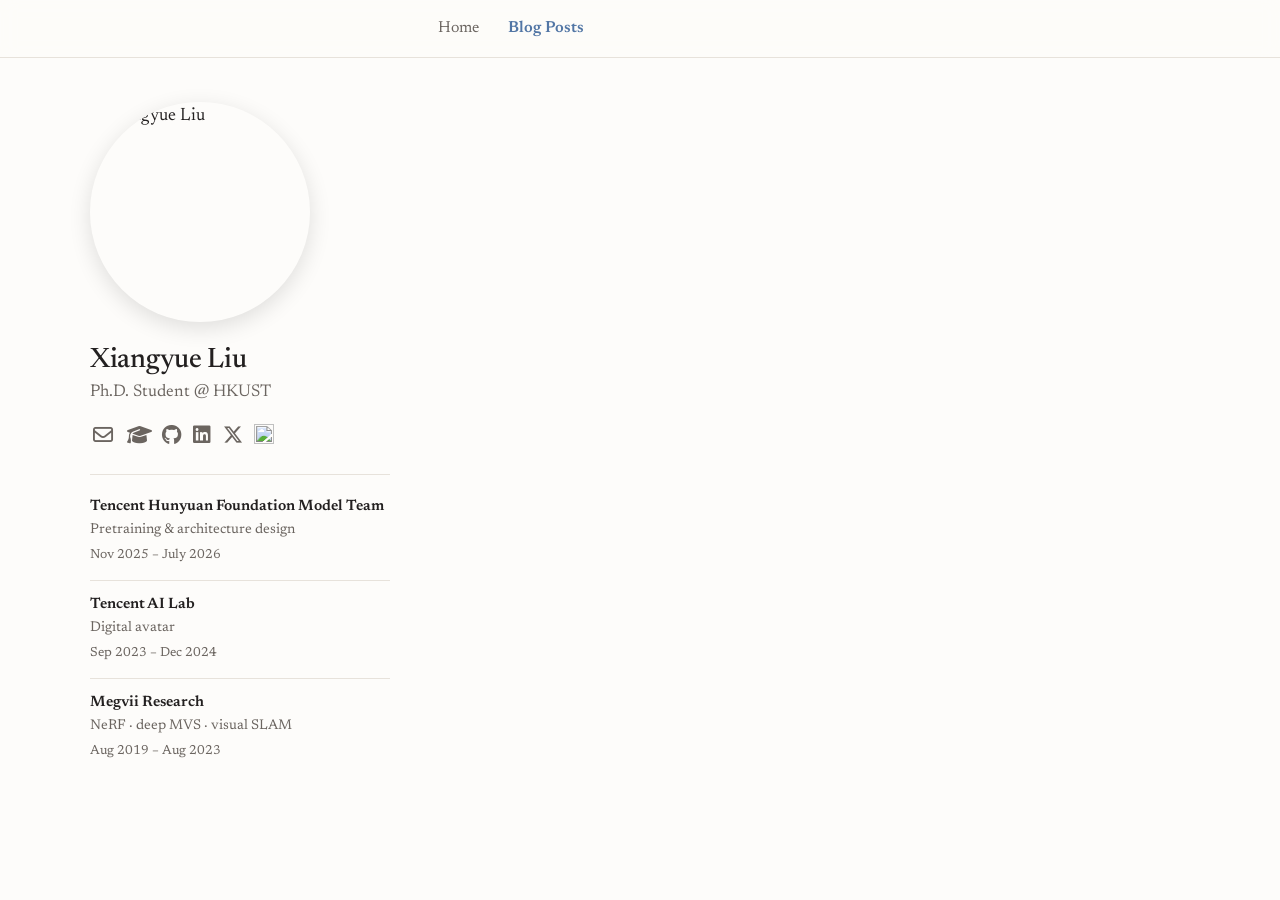
==== blogs.html @ f974fe62 "Add files via upload" ====
<!DOCTYPE html>
<html lang="en">

<head>
  <meta charset="utf-8">
  <meta name="viewport" content="width=device-width, initial-scale=1">
  <meta name="description" content="Xiangyue Liu — PhD Candidate, HKUST. Large Vision-Language Foundation Models, multimodal generation, multi-agent systems.">
  <meta name="keywords" content="Xiangyue Liu, Oxford, multimodal, vision-language, foundation models">
  <meta name="author" content="Xiangyue Liu">
  <link rel="icon" type="image/png" href="images/rose.png">
  <title>Xiangyue Liu</title>

  <link rel="preconnect" href="https://fonts.googleapis.com">
  <link rel="preconnect" href="https://fonts.gstatic.com" crossorigin>
  <link href="https://fonts.googleapis.com/css2?family=Newsreader:ital,opsz,wght@0,6..72,400;0,6..72,500;0,6..72,600;1,6..72,400;1,6..72,500&display=swap" rel="stylesheet">
  <link rel="stylesheet" href="https://cdnjs.cloudflare.com/ajax/libs/font-awesome/6.5.1/css/all.min.css">
  <link rel="stylesheet" href="style.css">
</head>

<body>

  <!-- ===================== FIXED TOP NAV (keep identical across pages, change only .active) ===================== -->
  <nav class="topnav">
    <div class="nav-inner">
      <span class="nav-brand" aria-hidden="true"></span>
      <div class="nav-links">
        <a class="navlink" href="index.html#about">Home</a>
        <a class="navlink active" href="blogs.html">Blog Posts</a>
      </div>
    </div>
  </nav>

  <div class="layout">

    <!-- ===================== LEFT SIDEBAR (keep identical across pages) ===================== -->
    <aside class="sidebar">
      <img class="portrait" src="images/im.jpg" alt="Xiangyue Liu">
      <!-- <img class="portrait" src="images/1234.png" alt="Xiangyue Liu"> -->
      <h1>Xiangyue Liu</h1>
      <p class="role">Ph.D. Student @ HKUST</p>
      <div class="social">
        <a href="mailto:xliufz@connect.ust.hk" title="Email" target="_blank" rel="noopener noreferrer"><i class="fa-regular fa-envelope"></i></a>
        <a href="https://scholar.google.com/citations?user=m3c3jnYAAAAJ&hl=en" title="Google Scholar" target="_blank" rel="noopener noreferrer"><i class="fa-solid fa-graduation-cap"></i></a>
        <a href="https://github.com/Lxiangyue" title="GitHub" target="_blank" rel="noopener noreferrer"><i class="fa-brands fa-github"></i></a>
        <a href="https://www.linkedin.com/in/xiangyue-liu-45589934b/" title="LinkedIn" target="_blank" rel="noopener noreferrer"><i class="fa-brands fa-linkedin"></i></a>
        <a href="https://x.com/star_chenxi" title="Twitter / X" target="_blank" rel="noopener noreferrer"><i class="fa-brands fa-x-twitter"></i></a>
        <a href="https://www.xiaohongshu.com/user/profile/5c55949e000000001a01a65b" title="小红书 RedNote" aria-label="Xiaohongshu RedNote" target="_blank" rel="noopener noreferrer"><img class="icon-xhs" src="images/xhs-logo.png" width="20" height="20" alt=""></a>
      </div>

      <div class="sidebar-exp">
        <!-- <h2>Experience</h2> -->
        <ul>
          <li>
            <span class="org">Tencent Hunyuan Foundation Model Team</span>
            <span class="exp-detail">Pretraining &amp; architecture design</span>
            <span class="when">Nov 2025 – July 2026</span>
          </li>
          <li>
            <span class="org">Tencent AI Lab</span>
            <span class="exp-detail">Digital avatar</span>
            <span class="when">Sep 2023 – Dec 2024</span>
          </li>
          <li>
            <span class="org">Megvii Research</span>
            <span class="exp-detail">NeRF · deep MVS · visual SLAM</span>
            <span class="when">Aug 2019 – Aug 2023</span>
          </li>
        </ul>
      </div>
    </aside>


    <!-- ===================== RIGHT MAIN COLUMN ===================== -->
    <main class="main">
      <section id="awards">
        <!-- <h2 class="section-title">TODO</h2> -->
        <!-- <ul class="awards"> -->
          <!-- <li><span class="yr">2025</span><span>Dean's Graduate Research Excellence Award, NUS.</span></li>
          <li><span class="yr">2024</span><span>Google PhD Fellowship, Google.</span></li>
          <li><span class="yr">2024</span><span>ByteDance Scholarship, ByteDance.</span></li>
          <li><span class="yr">2024</span><span>Baidu Scholarship, Baidu.</span></li>
          <li><span class="yr">2023</span><span>Research Achievement Award of SoC, NUS.</span></li>
          <li><span class="yr">2022</span><span>President's Graduate Fellowship, NUS.</span></li>
          <li><span class="yr">2022</span><span>Excellent Master Thesis Award, Hubei Cyberspace Security Society.</span></li> -->
        </ul>
      </section>
<!-- 
      <footer class="footer-split">
        <span>© Xiangyue Liu · 2026/10</span>
      </footer> -->

    </main>
  </div>
  <!-- busuanzi page-view / visitor counter -->
  <script defer src="//busuanzi.ibruce.info/busuanzi/2.3/busuanzi.pure.mini.js"></script>
</body>
</html>
---- style.css ----
/* =========================================================================
   Shengqiong Wu — homepage styles (shared by all pages)
   Pure CSS. Edit the THEME variables below to restyle everything.
   ========================================================================= */

:root {
  --bg:        #fdfcfa;   /* page background (warm off-white)            */
  --surface:   #ffffff;   /* cards / raised blocks                       */
  --text:      #232020;   /* primary text                               */
  --muted:     #6b6560;   /* secondary text, dates, captions            */
  --rule:      #e7e2db;   /* hairlines and borders                      */
  --accent:    #5276a5;   /* muted steel blue — links, year markers     */
  --accent-soft: #dde6f0; /* faint accent tint for backgrounds          */

  --sidebar-w: 300px;     /* left column width                          */
  --main-w:    800px;     /* reading column max width                   */
  --gap:       48px;      /* space between the two columns              */
  --page-pad:  24px;      /* horizontal inset for layout + nav          */
  --navh:      58px;      /* fixed top navigation bar height            */
  --serif:     "Newsreader", Georgia, "Times New Roman", serif;
  --space:     clamp(48px, 8vw, 80px); /* vertical rhythm between sections */
}

/* ============================ BASE ============================ */
* { box-sizing: border-box; }
html { scroll-behavior: smooth; }

body {
  margin: 0;
  background: var(--bg);
  color: var(--text);
  font-family: var(--serif);
  font-size: 18px;
  line-height: 1.65;
  font-weight: 400;
  -webkit-font-smoothing: antialiased;
  text-rendering: optimizeLegibility;
}

a {
  color: var(--accent);
  text-decoration: none;
  border-bottom: 1px solid transparent;
  transition: border-color .15s ease, color .15s ease;
}
a:hover { border-bottom-color: var(--accent); }

p { margin: 0 0 1.1em; }
strong { font-weight: 600; }

/* ============================ FIXED TOP NAV ============================ */
.topnav {
  position: fixed;
  top: 0; left: 0; right: 0;
  height: var(--navh);
  display: flex;
  align-items: center;
  background: rgba(253, 252, 250, 0.85);
  backdrop-filter: saturate(160%) blur(8px);
  border-bottom: 1px solid var(--rule);
  z-index: 100;
}
.topnav .nav-inner {
  width: 100%;
  max-width: calc(var(--sidebar-w) + var(--gap) + var(--main-w));
  margin: 0 auto;
  padding: 0 var(--page-pad);
  display: flex;
  align-items: center;
  gap: var(--gap);             /* same gap as the two-column layout below */
  overflow-x: auto;            /* scroll if too narrow, instead of wrapping */
  white-space: nowrap;
  scrollbar-width: none;       /* Firefox */
}
.topnav .nav-inner::-webkit-scrollbar { display: none; } /* WebKit */

/* name sits over the sidebar column; links begin at the main column edge */
.topnav .nav-brand {
  flex: 0 0 var(--sidebar-w);
  width: var(--sidebar-w);
  font-weight: 600;
  font-size: 18px;
  color: var(--text);
  border: none;
}
.topnav .nav-brand:hover { color: var(--accent); }
.topnav .nav-links {
  flex: 1 1 auto;
  display: flex;
  align-items: center;
  gap: 28px;
}
.topnav a.navlink {
  color: var(--muted);
  font-size: 16px;
  letter-spacing: .01em;
  border: none;
  padding: 4px 0;
}
.topnav a.navlink:hover,
.topnav a.navlink.active { color: var(--accent); }
.topnav a.navlink.active { font-weight: 600; }

/* ============================ TWO-COLUMN LAYOUT ============================ */
.layout {
  display: flex;
  gap: var(--gap);
  max-width: calc(var(--sidebar-w) + var(--gap) + var(--main-w));
  margin: 0 auto;
  padding: calc(var(--navh) + 44px) var(--page-pad) 0;
  align-items: flex-start;
}

/* anchor targets clear the fixed bar */
section[id] { scroll-margin-top: calc(var(--navh) + 16px); }

/* ---- LEFT: sticky profile ---- */
.sidebar {
  flex: 0 0 var(--sidebar-w);
  width: var(--sidebar-w);
  position: sticky;
  top: calc(var(--navh) + 32px);
}
.sidebar .portrait {
  display: block;
  width: 220px;
  height: 220px;
  border-radius: 50%;
  object-fit: cover;
  box-shadow: 0 6px 22px rgba(0,0,0,.12);
  margin: 0 0 22px;
}
.sidebar h1 {
  font-size: 28px;
  font-weight: 500;
  line-height: 1.15;
  margin: 0 0 4px;
  letter-spacing: -0.01em;
}
.sidebar .zh { color: var(--muted); font-weight: 400; font-size: .78em; }
.sidebar .role {
  color: var(--muted);
  font-size: 17px;
  margin: 0 0 16px;
  line-height: 1.5;
}
.sidebar .role span:empty { display: none; }

.social {
  --social-slot: 26px;
  --social-gap: 8px;
  display: grid;
  grid-template-columns: repeat(6, var(--social-slot));
  column-gap: var(--social-gap);
  align-items: center;
  justify-content: start;
  width: fit-content;
  margin-bottom: 26px;
}
.social a {
  display: flex;
  align-items: center;
  justify-content: center;
  width: var(--social-slot);
  height: var(--social-slot);
  color: var(--muted);
  border: none;
}
.social a:hover { color: var(--accent); }
.social a:nth-child(4) { transform: translateX(-3px); }
.social a:nth-child(5) { transform: translateX(-6px); }
.social a:nth-child(6) { transform: translateX(-9px); }
.social a i {
  display: block;
  width: var(--social-slot);
  font-size: 20px;
  line-height: var(--social-slot);
  text-align: center;
}
.social a i::before {
  display: inline-block;
  width: 1em;
  text-align: center;
}
.social .icon-xhs {
  display: block;
  width: 20px;
  height: 20px;
  object-fit: contain;
  margin: 0;
  transform: translateY(-1px);
}
.social a:hover .icon-xhs { opacity: 0.88; }

.sidebar-exp {
  margin-top: 4px;
  padding-top: 22px;
  border-top: 1px solid var(--rule);
}
.sidebar-exp h2 {
  font-size: 13px;
  font-weight: 600;
  letter-spacing: .12em;
  text-transform: uppercase;
  color: var(--accent);
  margin: 0 0 14px;
}
.sidebar-exp ul {
  list-style: none;
  margin: 0;
  padding: 0;
}
.sidebar-exp li {
  margin-bottom: 14px;
  padding-bottom: 14px;
  border-bottom: 1px solid var(--rule);
}
.sidebar-exp li:last-child {
  margin-bottom: 0;
  padding-bottom: 0;
  border-bottom: none;
}
.sidebar-exp .org {
  display: block;
  font-weight: 600;
  font-size: 15px;
  line-height: 1.35;
  color: var(--text);
}
.sidebar-exp .exp-detail {
  display: block;
  margin-top: 3px;
  font-size: 14px;
  line-height: 1.45;
  color: var(--muted);
}
.sidebar-exp .when {
  display: block;
  margin-top: 4px;
  font-size: 13px;
  color: var(--muted);
  font-variant-numeric: tabular-nums;
}

/* ---- RIGHT: main content ---- */
.main {
  flex: 1 1 auto;
  min-width: 0;
  max-width: var(--main-w);
  padding-bottom: 96px;
}

/* ============================ SECTIONS & HEADINGS ============================ */
section { padding-top: var(--space); }
.main > section:first-child { padding-top: 0; }
#news { padding-top: clamp(28px, 4vw, 44px); }

.section-title {
  font-size: 15px;
  font-weight: 600;
  letter-spacing: .14em;
  text-transform: uppercase;
  color: var(--accent);
  margin: 0 0 24px;
}
#education .section-title,
#honors .section-title,
#professional-service .section-title {
  padding-bottom: 12px;
  border-bottom: 1px solid var(--rule);
  margin-bottom: 18px;
}

/* ============================ RESEARCH AREAS (About) ============================ */
.areas { list-style: none; margin: 6px 0 1.2em; padding: 0; }
.areas li {
  position: relative;
  padding: 7px 0 7px 24px;
  font-size: 17px;
  line-height: 1.55;
  border-bottom: 1px solid var(--rule);
}
.areas li:last-child { border-bottom: none; }
.areas li::before {           /* small bronze diamond marker */
  content: "";
  position: absolute;
  left: 2px; top: 16px;
  width: 7px; height: 7px;
  background: var(--accent);
  transform: rotate(45deg);
}
.areas .area-name { display: block; font-weight: 600; color: var(--accent); }
.areas .area-works { display: block; margin-top: 3px; font-size: 15px; color: var(--muted); }
.areas .area-works a { color: var(--muted); }
.areas .area-works a:hover { color: var(--accent); border-bottom-color: var(--accent); }

/* section header row: title on the left, a "view all" link on the right */
.section-head {
  display: flex;
  align-items: baseline;
  justify-content: space-between;
  gap: 16px;
}
.section-head .section-title { margin-bottom: 0; }
.view-all {
  font-size: 14px;
  letter-spacing: .02em;
  white-space: nowrap;
  border: none;
}
.view-all:hover { border-bottom: 1px solid var(--accent); }

/* ============================ REPRESENTATIVE WORK ============================ */
.repwork h3 {
  font-size: 19px;
  font-weight: 600;
  font-style: italic;
  color: var(--text);
  margin: 0 0 16px;
}
.work {
  display: grid;
  grid-template-columns: 190px 1fr;
  gap: 22px;
  padding: 20px 0;
  border-top: 1px solid var(--rule);
}
.work:last-child { border-bottom: 1px solid var(--rule); }
.work .media { width: 100%; border-radius: 4px; overflow: hidden; }
.work .media img,
.work .media video { width: 100%; display: block; border-radius: 4px; }
.work .body { font-size: 17px; line-height: 1.6; }
.work .body .name { font-weight: 600; }
.work .body .meta { color: var(--muted); font-size: 15px; font-style: italic; }
.work .body .links a { font-size: 15px; margin-right: 2px; }
.underline-key { text-decoration: underline; text-decoration-color: var(--accent); text-underline-offset: 3px; }

/* homepage blocks below Representative Work */
.rep-plain-list {
  list-style: none;
  margin: 0;
  padding: 0;
}
.rep-plain-list li {
  font-size: 17px;
  line-height: 1.75;
  margin-bottom: 6px;
}
.rep-plain-list li:last-child { margin-bottom: 0; }
.rep-plain-list strong { font-weight: 600; color: var(--text); }

.edu-rows { list-style: none; margin: 0; padding: 0; }
.edu-row {
  display: flex;
  flex-wrap: wrap;
  align-items: baseline;
  justify-content: space-between;
  gap: 8px 20px;
  padding: 8px 0;
  font-size: 17px;
  line-height: 1.55;
}
.edu-row:first-child { padding-top: 0; }
.edu-row:last-child { padding-bottom: 0; }
.edu-row-main { flex: 1 1 12rem; min-width: 0; }
.edu-row-main strong { font-weight: 600; }
.edu-detail { color: var(--muted); margin-left: 0.4em; }
.edu-detail a { color: var(--muted); }
.edu-detail a:hover { color: var(--accent); }
.edu-row .edu-when {
  flex: 0 0 auto;
  color: var(--muted);
  font-size: 15px;
  text-align: right;
  white-space: nowrap;
}

.rep-bullets {
  margin: 0;
  padding: 0 0 0 1.35em;
  list-style: disc;
}
.rep-bullets li {
  font-size: 17px;
  line-height: 1.65;
  margin-bottom: 10px;
  padding-left: 4px;
}
.rep-bullets li:last-child { margin-bottom: 0; }
.rep-bullets strong { font-weight: 600; color: var(--text); }
.rep-muted { color: var(--muted); }
.honors-empty { margin: 14px 0 0; font-size: 15px; }
.rep-bullets:not(:empty) + .honors-empty { display: none; }

/* ============================ NEWS ============================ */
.news-box {
  --news-visible-rows: 3;
  --news-row-height: 4.15rem;
  max-height: calc(var(--news-visible-rows) * var(--news-row-height));
  overflow-y: auto;
  padding-right: 14px;
  mask-image: linear-gradient(to bottom, transparent 0, #000 14px, #000 calc(100% - 14px), transparent 100%);
}
.news-list { list-style: none; margin: 0; padding: 0; }
.news-list li {
  display: grid;
  grid-template-columns: 80px 1fr;
  gap: 16px;
  padding: 11px 0;
  border-bottom: 1px solid var(--rule);
  font-size: 16.5px;
  line-height: 1.55;
}
.news-list li:last-child { border-bottom: none; }
.news-list .date {
  color: var(--accent);
  font-size: 14px;
  font-variant-numeric: tabular-nums;
  padding-top: 2px;
  white-space: nowrap;
}
.news-box::-webkit-scrollbar { width: 8px; }
.news-box::-webkit-scrollbar-thumb { background: var(--rule); border-radius: 4px; }

/* ============================ PUBLICATIONS ============================ */
.pub-year {
  display: flex;
  align-items: baseline;
  gap: 14px;
  margin: 34px 0 14px;
}
.pub-year:first-child { margin-top: 0; }
.pub-year .y { font-size: 22px; font-weight: 600; color: var(--text); }
.pub-year .rule { flex: 1; height: 1px; background: var(--rule); }

.pub-list { list-style: none; margin: 0; padding: 0; }
.pub-list li {
  padding: 12px 0;
  border-bottom: 1px solid var(--rule);
  font-size: 16.5px;
  line-height: 1.6;
}
.pub-list li:last-child { border-bottom: none; }
.pub-list .title { font-style: italic; }
.pub-list .venue { display: inline-block; font-weight: 600; color: var(--accent); }
.pub-list .badge { font-size: 13.5px; color: var(--muted); }
.pub-list a { font-size: 14.5px; }

/* corresponding-author email marker */
.corr {
  font-size: 11px;
  color: var(--accent);
  margin-left: 2px;
  position: relative;
  top: -2px;            /* slight superscript lift */
}

/* ============================ SERVICES / TWO-COL BLOCKS ============================ */
.cols2 { display: grid; grid-template-columns: 1fr 1fr; gap: 32px; }
.services-stack { display: flex; flex-direction: column; gap: 26px; }
.svc-list { list-style: none; margin: 0; padding: 0; }
.svc-list li {
  position: relative;
  padding: 5px 0 5px 20px;
  font-size: 16.5px;
  line-height: 1.5;
}
.svc-list li::before {       /* small bronze diamond marker */
  content: "";
  position: absolute;
  left: 1px; top: 13px;
  width: 6px; height: 6px;
  background: var(--accent);
  transform: rotate(45deg);
}
.svc-list .svc-meta { color: var(--muted); font-size: 15px; }
.block h3 { font-size: 16px; font-weight: 600; margin: 0 0 10px; color: var(--text); }
.block p { font-size: 16.5px; color: var(--text); line-height: 1.65; margin: 0; }

/* ============================ OUTPUT ============================ */
.dl { list-style: none; margin: 0 0 8px; padding: 0; }
.dl li {
  display: grid;
  grid-template-columns: 90px 1fr;
  gap: 16px;
  padding: 10px 0;
  border-bottom: 1px solid var(--rule);
  font-size: 16.5px;
  line-height: 1.55;
}
.dl li:last-child { border-bottom: none; }
.dl .when { color: var(--muted); font-size: 14.5px; padding-top: 2px; }
/* wider label column for long entries (e.g. teaching terms) */
.dl.dl-wide li { grid-template-columns: 200px 1fr; }
.dl.dl-wide .when { white-space: nowrap; }
@media (max-width: 600px) { .dl.dl-wide li { grid-template-columns: 120px 1fr; } .dl.dl-wide .when { white-space: normal; } }
.subhead { font-size: 16px; font-weight: 600; font-style: italic; margin: 28px 0 10px; color: var(--text); }
.subhead:first-child { margin-top: 0; }

/* live GitHub star count (filled in by the script in output.html) */
.repo-stars {
  display: inline-flex;
  align-items: center;
  gap: 3px;
  font-size: 13px;
  color: var(--accent);
  white-space: nowrap;
}
.repo-stars i { font-size: 11px; }

/* ============================ AWARDS ============================ */
.awards { list-style: none; margin: 0; padding: 0; }
.awards li {
  display: grid;
  grid-template-columns: 64px 1fr;
  gap: 16px;
  padding: 10px 0;
  border-bottom: 1px solid var(--rule);
  font-size: 16.5px;
}
.awards li:last-child { border-bottom: none; }
.awards .yr { color: var(--accent); font-variant-numeric: tabular-nums; }

/* ============================ CONTACT ============================ */
.contact p { font-size: 17px; }
.contact .big-mail { font-size: clamp(20px, 4vw, 26px); font-weight: 500; }

/* ============================ VISITOR COUNTER (inside footer) ============================ */
.visitors { color: var(--muted); font-size: 14px; }
.visitors i { font-size: 12px; margin-right: 5px; color: var(--accent); }
.visitors .sep { margin: 0 8px; opacity: .45; }

/* ============================ FOOTER ============================ */
.main footer {
  margin-top: var(--space);
  padding: 26px 0 0;
  border-top: 1px solid var(--rule);
  color: var(--muted);
  font-size: 14px;
}
/* index footer: counter on the left, copyright on the right */
.main footer.footer-split {
  display: flex;
  justify-content: space-between;
  align-items: center;
  gap: 12px;
  flex-wrap: wrap;
}

/* ============================ RESPONSIVE ============================ */
@media (max-width: 860px) {
  .layout { flex-direction: column; gap: 36px; padding-top: calc(var(--navh) + 32px); }
  .sidebar {
    position: static;
    width: 100%;
    flex-basis: auto;
    text-align: center;
  }
  .sidebar .portrait { margin-left: auto; margin-right: auto; }
  .social { justify-content: center; }
  .main { max-width: 100%; }
  /* on small screens the nav scrolls horizontally; name shrinks to its text */
  .topnav .nav-inner { gap: 22px; padding: 0 20px; }
  .topnav .nav-brand { flex: 0 0 auto; width: auto; }
  .topnav .nav-links { gap: 18px; }
  .topnav a.navlink { font-size: 15px; }
}

@media (max-width: 560px) {
  body { font-size: 17px; }
  .work { grid-template-columns: 1fr; gap: 14px; }
  .work .media { max-width: 280px; }
  .cols2 { grid-template-columns: 1fr; gap: 24px; }
  .news-list li { grid-template-columns: 70px 1fr; gap: 12px; }
}
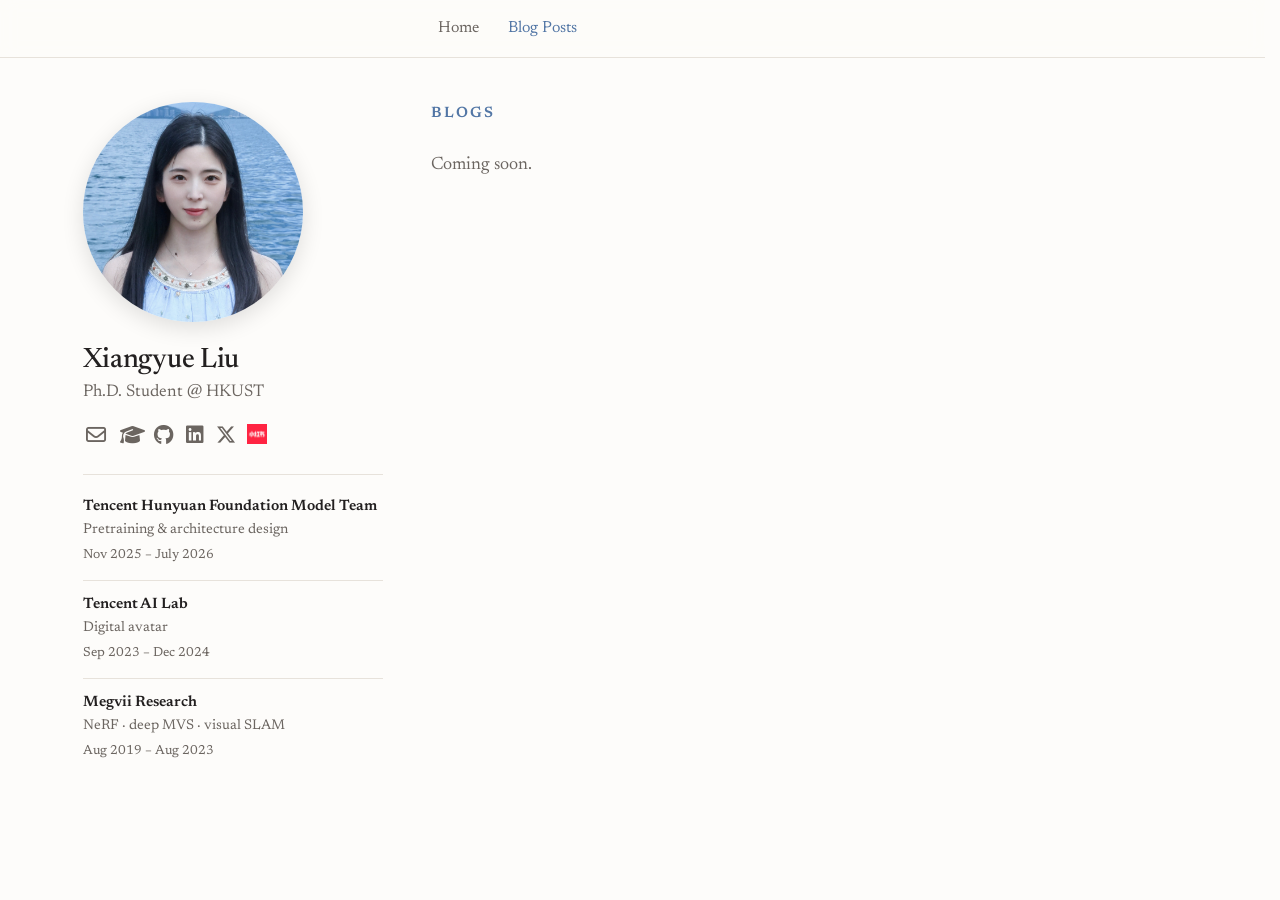
==== commit 38a81d4b: "Update blogs.html" ====
--- a/blogs.html
+++ b/blogs.html
@@ -24,7 +24,7 @@
     <div class="nav-inner">
       <span class="nav-brand" aria-hidden="true"></span>
       <div class="nav-links">
-        <a class="navlink" href="index.html#about">Home</a>
+        <a class="navlink" href="index.html">Home</a>
         <a class="navlink active" href="blogs.html">Blog Posts</a>
       </div>
     </div>
@@ -72,20 +72,12 @@
 
     <!-- ===================== RIGHT MAIN COLUMN ===================== -->
     <main class="main">
-      <section id="awards">
-        <!-- <h2 class="section-title">TODO</h2> -->
-        <!-- <ul class="awards"> -->
-          <!-- <li><span class="yr">2025</span><span>Dean's Graduate Research Excellence Award, NUS.</span></li>
-          <li><span class="yr">2024</span><span>Google PhD Fellowship, Google.</span></li>
-          <li><span class="yr">2024</span><span>ByteDance Scholarship, ByteDance.</span></li>
-          <li><span class="yr">2024</span><span>Baidu Scholarship, Baidu.</span></li>
-          <li><span class="yr">2023</span><span>Research Achievement Award of SoC, NUS.</span></li>
-          <li><span class="yr">2022</span><span>President's Graduate Fellowship, NUS.</span></li>
-          <li><span class="yr">2022</span><span>Excellent Master Thesis Award, Hubei Cyberspace Security Society.</span></li> -->
-        </ul>
+      <section id="blogs">
+        <h2 class="section-title">Blogs</h2>
+        <p class="rep-muted">Coming soon.</p>
       </section>
-<!-- 
-      <footer class="footer-split">
+
+      <!-- <footer class="footer-split">
         <span>© Xiangyue Liu · 2026/10</span>
       </footer> -->
 
--- a/style.css
+++ b/style.css
@@ -17,13 +17,18 @@
   --gap:       48px;      /* space between the two columns              */
   --page-pad:  24px;      /* horizontal inset for layout + nav          */
   --navh:      58px;      /* fixed top navigation bar height            */
+  --layout-top: calc(var(--navh) + 44px); /* below fixed nav; match sidebar sticky */
   --serif:     "Newsreader", Georgia, "Times New Roman", serif;
   --space:     clamp(48px, 8vw, 80px); /* vertical rhythm between sections */
 }
 
 /* ============================ BASE ============================ */
 * { box-sizing: border-box; }
-html { scroll-behavior: smooth; }
+html {
+  scroll-behavior: smooth;
+  overflow-y: scroll; /* same page width whether content overflows or not */
+  scrollbar-gutter: stable;
+}
 
 body {
   margin: 0;
@@ -99,7 +104,7 @@
 }
 .topnav a.navlink:hover,
 .topnav a.navlink.active { color: var(--accent); }
-.topnav a.navlink.active { font-weight: 600; }
+.topnav a.navlink.active { font-weight: inherit; }
 
 /* ============================ TWO-COLUMN LAYOUT ============================ */
 .layout {
@@ -107,7 +112,7 @@
   gap: var(--gap);
   max-width: calc(var(--sidebar-w) + var(--gap) + var(--main-w));
   margin: 0 auto;
-  padding: calc(var(--navh) + 44px) var(--page-pad) 0;
+  padding: var(--layout-top) var(--page-pad) 0;
   align-items: flex-start;
 }
 
@@ -119,7 +124,7 @@
   flex: 0 0 var(--sidebar-w);
   width: var(--sidebar-w);
   position: sticky;
-  top: calc(var(--navh) + 32px);
+  top: var(--layout-top);
 }
 .sidebar .portrait {
   display: block;
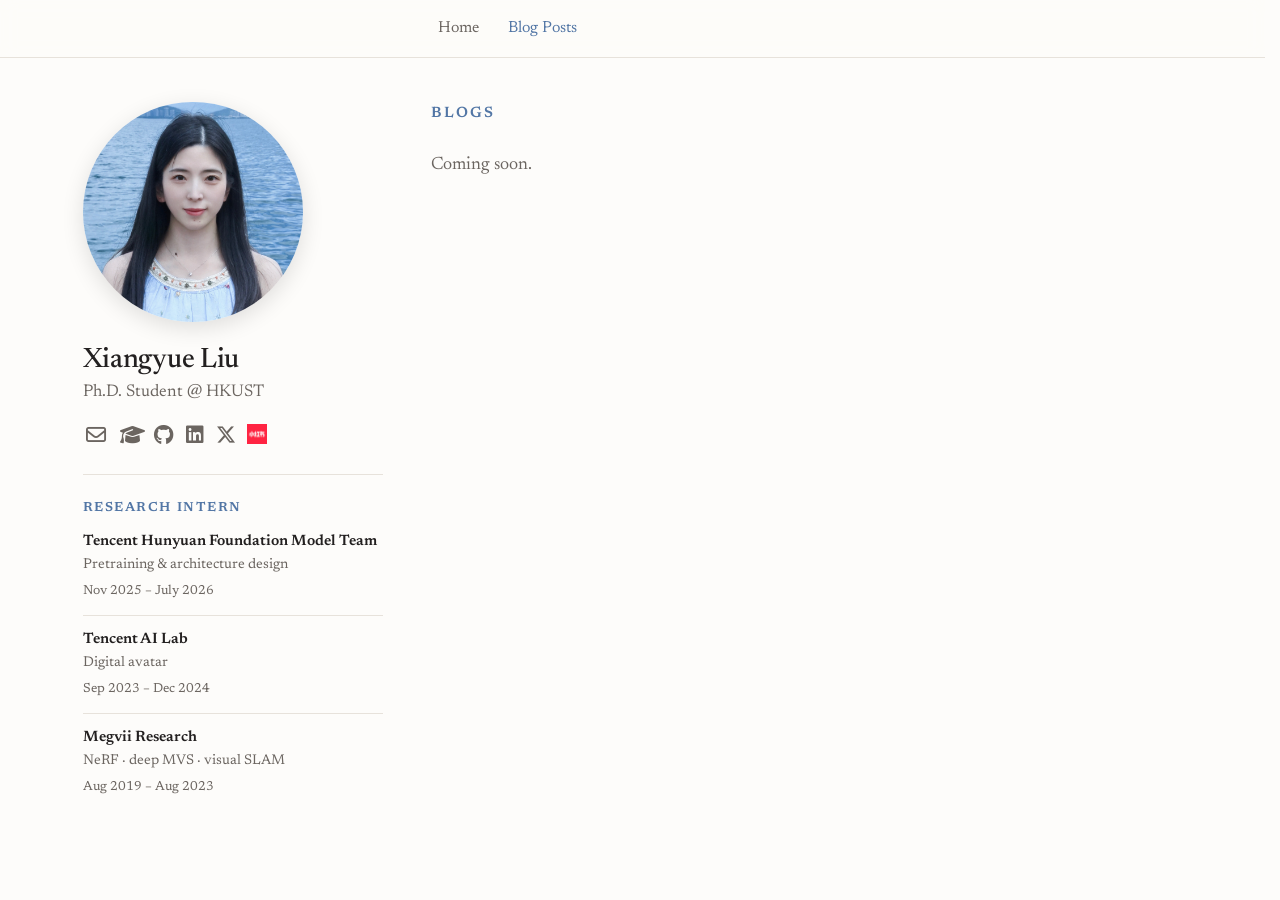
==== commit 215481b6: "Update blogs.html" ====
--- a/blogs.html
+++ b/blogs.html
@@ -7,7 +7,7 @@
   <meta name="description" content="Xiangyue Liu — PhD Candidate, HKUST. Large Vision-Language Foundation Models, multimodal generation, multi-agent systems.">
   <meta name="keywords" content="Xiangyue Liu, Oxford, multimodal, vision-language, foundation models">
   <meta name="author" content="Xiangyue Liu">
-  <link rel="icon" type="image/png" href="images/rose.png">
+  <link rel="icon" type="image/png" href="images/rose-tab.png">
   <title>Xiangyue Liu</title>
 
   <link rel="preconnect" href="https://fonts.googleapis.com">
@@ -48,7 +48,7 @@
       </div>
 
       <div class="sidebar-exp">
-        <!-- <h2>Experience</h2> -->
+        <h2>Research Intern</h2>
         <ul>
           <li>
             <span class="org">Tencent Hunyuan Foundation Model Team</span>
--- a/style.css
+++ b/style.css
@@ -361,12 +361,11 @@
   align-items: baseline;
   justify-content: space-between;
   gap: 8px 20px;
-  padding: 8px 0;
+  margin-bottom: 6px;
   font-size: 17px;
-  line-height: 1.55;
-}
-.edu-row:first-child { padding-top: 0; }
-.edu-row:last-child { padding-bottom: 0; }
+  line-height: 1.75;
+}
+.edu-row:last-child { margin-bottom: 0; }
 .edu-row-main { flex: 1 1 12rem; min-width: 0; }
 .edu-row-main strong { font-weight: 600; }
 .edu-detail { color: var(--muted); margin-left: 0.4em; }
